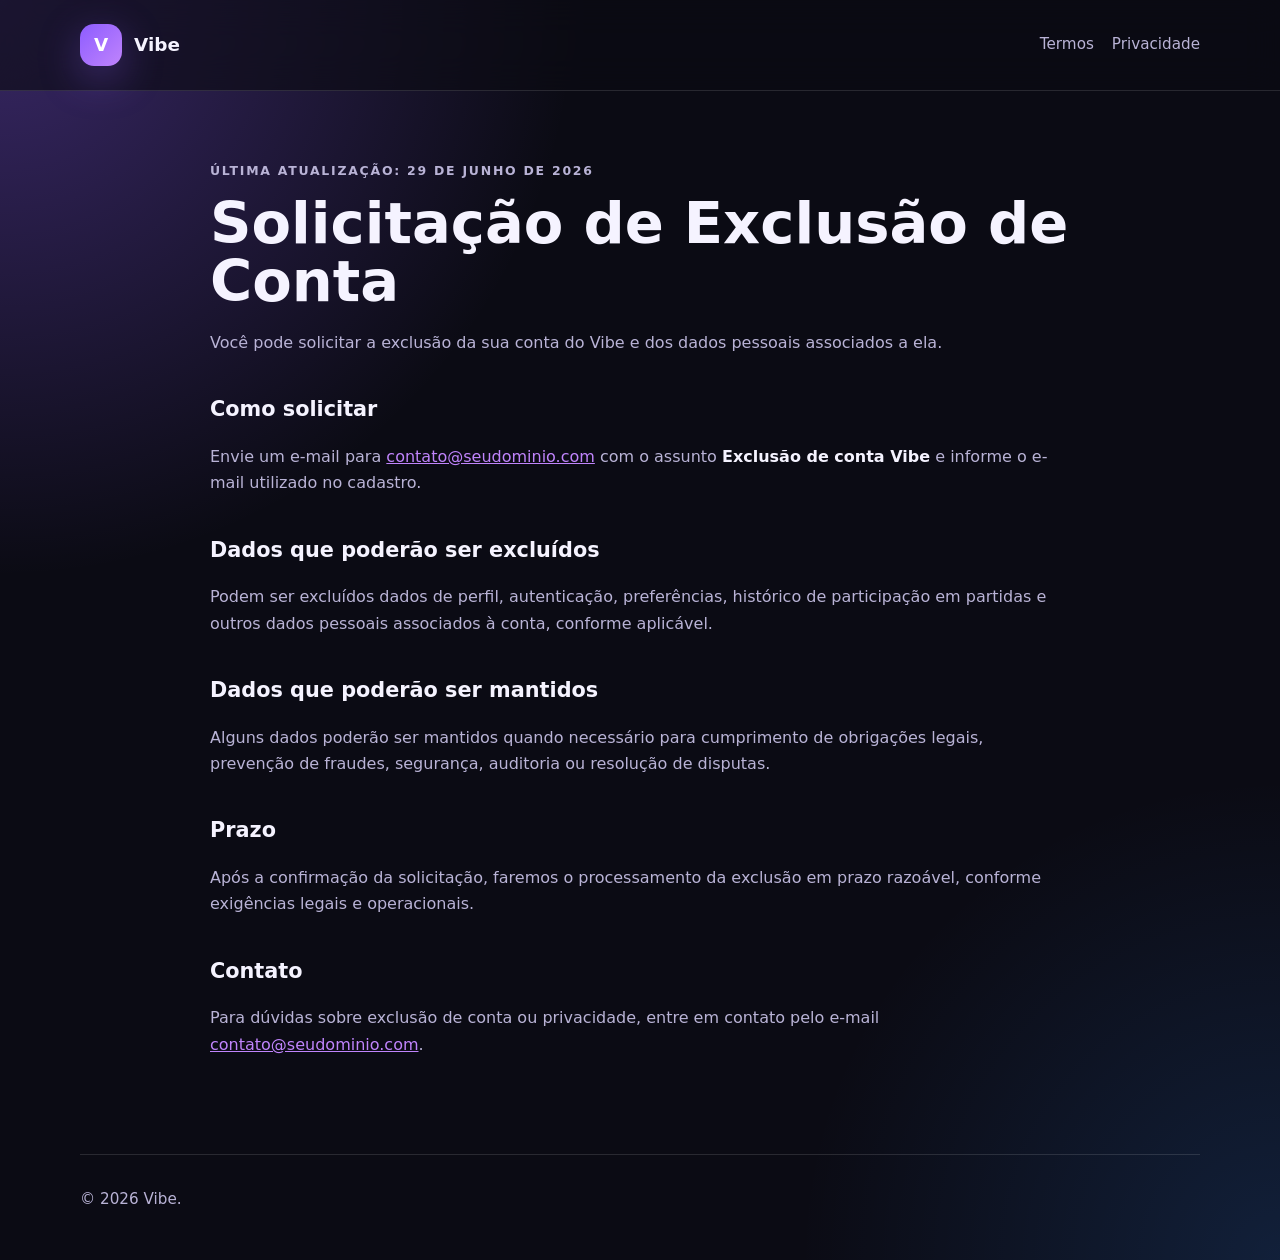
==== delete-account.html @ d7f46177 "initial commit" ====
<!DOCTYPE html>
<html lang="pt-BR">
<head>
  <meta charset="UTF-8" />
  <meta name="viewport" content="width=device-width, initial-scale=1.0" />
  <title>Exclusão de Conta — Vibe</title>
  <link rel="stylesheet" href="styles.css" />
</head>
<body>
  <header class="page-header">
    <nav class="nav">
      <a class="brand" href="index.html"><div class="logo">V</div><span>Vibe</span></a>
      <div class="nav-links"><a href="terms.html">Termos</a><a href="privacy.html">Privacidade</a></div>
    </nav>
  </header>

  <main class="container legal">
    <p class="eyebrow">Última atualização: 29 de junho de 2026</p>
    <h1>Solicitação de Exclusão de Conta</h1>

    <p>Você pode solicitar a exclusão da sua conta do Vibe e dos dados pessoais associados a ela.</p>

    <h2>Como solicitar</h2>
    <p>Envie um e-mail para <a href="mailto:contato@seudominio.com">contato@seudominio.com</a> com o assunto <strong>Exclusão de conta Vibe</strong> e informe o e-mail utilizado no cadastro.</p>

    <h2>Dados que poderão ser excluídos</h2>
    <p>Podem ser excluídos dados de perfil, autenticação, preferências, histórico de participação em partidas e outros dados pessoais associados à conta, conforme aplicável.</p>

    <h2>Dados que poderão ser mantidos</h2>
    <p>Alguns dados poderão ser mantidos quando necessário para cumprimento de obrigações legais, prevenção de fraudes, segurança, auditoria ou resolução de disputas.</p>

    <h2>Prazo</h2>
    <p>Após a confirmação da solicitação, faremos o processamento da exclusão em prazo razoável, conforme exigências legais e operacionais.</p>

    <h2>Contato</h2>
    <p>Para dúvidas sobre exclusão de conta ou privacidade, entre em contato pelo e-mail <a href="mailto:contato@seudominio.com">contato@seudominio.com</a>.</p>
  </main>

  <footer class="footer"><p>© <span id="year"></span> Vibe.</p></footer>
  <script>document.getElementById('year').textContent = new Date().getFullYear();</script>
</body>
</html>
---- styles.css ----
:root {
  --bg: #0b0b14;
  --surface: #141426;
  --surface-2: #1d1d34;
  --text: #f5f3ff;
  --muted: #b9b3d6;
  --primary: #8d5cff;
  --primary-2: #c084fc;
  --border: rgba(255, 255, 255, 0.12);
}

* { box-sizing: border-box; }

body {
  margin: 0;
  font-family: Inter, ui-sans-serif, system-ui, -apple-system, BlinkMacSystemFont, "Segoe UI", sans-serif;
  color: var(--text);
  background:
    radial-gradient(circle at top left, rgba(141, 92, 255, 0.35), transparent 36rem),
    radial-gradient(circle at bottom right, rgba(52, 141, 255, 0.16), transparent 30rem),
    var(--bg);
  line-height: 1.65;
}

a { color: inherit; }

.nav {
  width: min(1120px, calc(100% - 32px));
  margin: 0 auto;
  display: flex;
  justify-content: space-between;
  align-items: center;
  padding: 24px 0;
  gap: 20px;
}

.brand {
  display: inline-flex;
  align-items: center;
  gap: 12px;
  font-weight: 800;
  font-size: 1.15rem;
  text-decoration: none;
}

.logo {
  width: 42px;
  height: 42px;
  display: grid;
  place-items: center;
  border-radius: 14px;
  background: linear-gradient(135deg, var(--primary), var(--primary-2));
  color: white;
  box-shadow: 0 12px 40px rgba(141, 92, 255, 0.35);
}

.nav-links {
  display: flex;
  align-items: center;
  gap: 18px;
  color: var(--muted);
  font-size: 0.95rem;
}

.nav-links a {
  text-decoration: none;
}

.nav-links a:hover {
  color: var(--text);
}

.hero {
  min-height: 480px;
  border-bottom: 1px solid var(--border);
}

.hero-content {
  width: min(900px, calc(100% - 32px));
  margin: 0 auto;
  padding: 80px 0 120px;
  text-align: center;
}

.eyebrow {
  color: var(--primary-2);
  text-transform: uppercase;
  letter-spacing: 0.14em;
  font-size: 0.78rem;
  font-weight: 800;
}

h1 {
  font-size: clamp(2.3rem, 7vw, 5.3rem);
  line-height: 1.02;
  margin: 12px 0 18px;
}

.subtitle {
  max-width: 720px;
  margin: 0 auto;
  color: var(--muted);
  font-size: 1.15rem;
}

.container {
  width: min(1120px, calc(100% - 32px));
  margin: 0 auto;
}

.cards {
  display: grid;
  grid-template-columns: repeat(3, 1fr);
  gap: 18px;
  padding: 56px 0;
}

.card {
  display: block;
  padding: 28px;
  border: 1px solid var(--border);
  border-radius: 28px;
  background: rgba(20, 20, 38, 0.8);
  text-decoration: none;
  transition: transform 0.2s ease, border-color 0.2s ease, background 0.2s ease;
}

.card:hover {
  transform: translateY(-4px);
  border-color: rgba(192, 132, 252, 0.55);
  background: rgba(29, 29, 52, 0.95);
}

.icon {
  font-size: 2rem;
}

.card h2 {
  margin: 18px 0 8px;
  font-size: 1.35rem;
}

.card p {
  margin: 0;
  color: var(--muted);
}

.page-header {
  border-bottom: 1px solid var(--border);
  background: rgba(11, 11, 20, 0.64);
  backdrop-filter: blur(18px);
}

.legal {
  max-width: 860px;
  padding: 58px 0 80px;
}

.legal h1 {
  font-size: clamp(2rem, 5vw, 3.6rem);
}

.legal h2 {
  margin-top: 36px;
  font-size: 1.3rem;
}

.legal p {
  color: var(--muted);
}

.legal strong {
  color: var(--text);
}

.legal a {
  color: var(--primary-2);
}

.footer {
  width: min(1120px, calc(100% - 32px));
  margin: 0 auto;
  padding: 32px 0 48px;
  border-top: 1px solid var(--border);
  color: var(--muted);
  font-size: 0.95rem;
  display: flex;
  justify-content: space-between;
  gap: 16px;
}

.footer p { margin: 0; }
.footer a { color: var(--primary-2); }

@media (max-width: 820px) {
  .nav { align-items: flex-start; flex-direction: column; }
  .nav-links { flex-wrap: wrap; gap: 12px; }
  .hero-content { padding: 56px 0 80px; text-align: left; }
  .cards { grid-template-columns: 1fr; }
  .footer { flex-direction: column; }
}
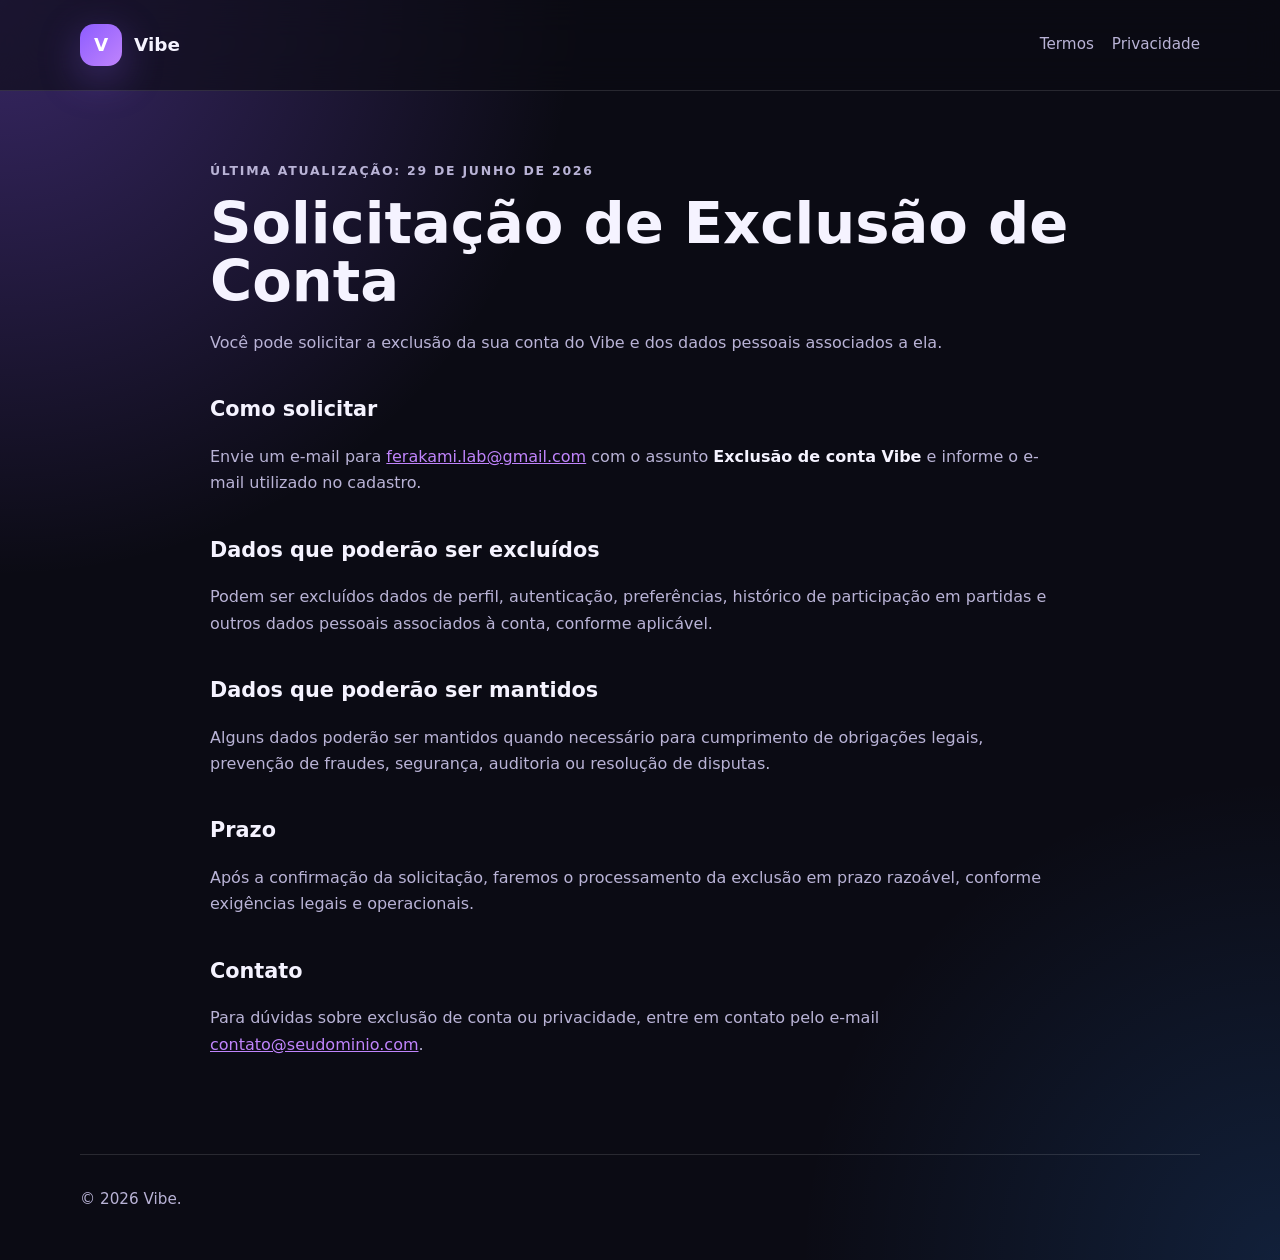
==== commit 6600a4c3: "Update email address for account deletion requests" ====
--- a/delete-account.html
+++ b/delete-account.html
@@ -21,7 +21,7 @@
     <p>Você pode solicitar a exclusão da sua conta do Vibe e dos dados pessoais associados a ela.</p>
 
     <h2>Como solicitar</h2>
-    <p>Envie um e-mail para <a href="mailto:contato@seudominio.com">contato@seudominio.com</a> com o assunto <strong>Exclusão de conta Vibe</strong> e informe o e-mail utilizado no cadastro.</p>
+    <p>Envie um e-mail para <a href="mailto:ferakami.lab@gmail.com">ferakami.lab@gmail.com</a> com o assunto <strong>Exclusão de conta Vibe</strong> e informe o e-mail utilizado no cadastro.</p>
 
     <h2>Dados que poderão ser excluídos</h2>
     <p>Podem ser excluídos dados de perfil, autenticação, preferências, histórico de participação em partidas e outros dados pessoais associados à conta, conforme aplicável.</p>
@@ -33,7 +33,7 @@
     <p>Após a confirmação da solicitação, faremos o processamento da exclusão em prazo razoável, conforme exigências legais e operacionais.</p>
 
     <h2>Contato</h2>
-    <p>Para dúvidas sobre exclusão de conta ou privacidade, entre em contato pelo e-mail <a href="mailto:contato@seudominio.com">contato@seudominio.com</a>.</p>
+    <p>Para dúvidas sobre exclusão de conta ou privacidade, entre em contato pelo e-mail <a href="mailto:ferakami.lab@gmail.com">contato@seudominio.com</a>.</p>
   </main>
 
   <footer class="footer"><p>© <span id="year"></span> Vibe.</p></footer>
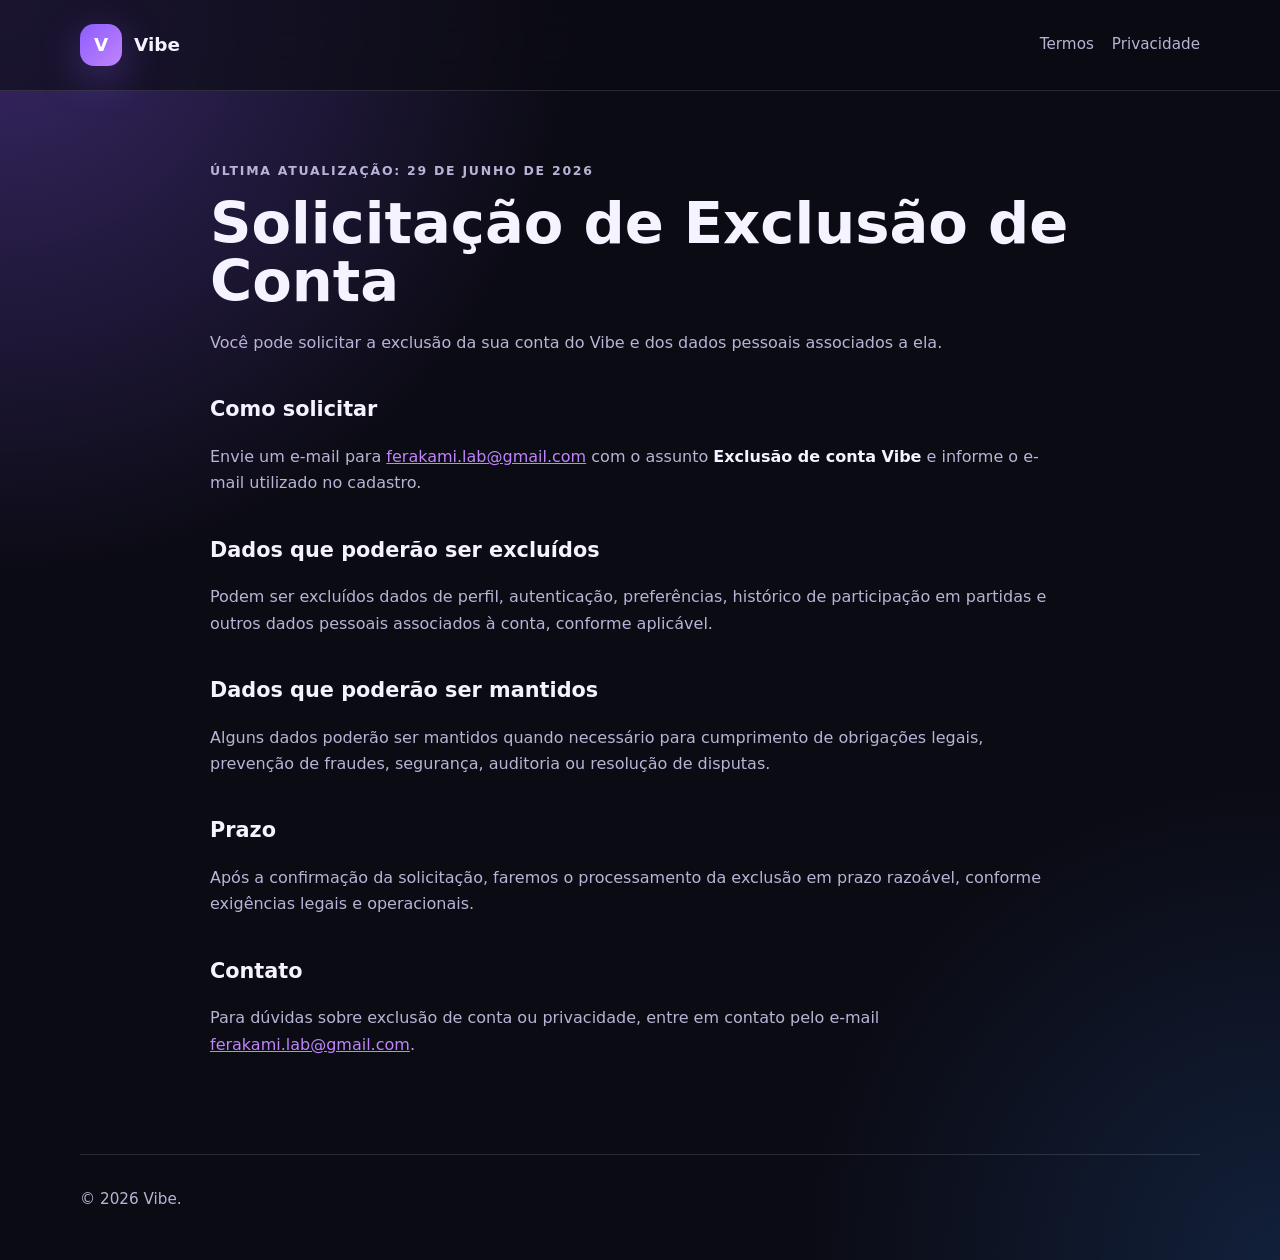
==== commit d0b83bd7: "Update contact email for account deletion inquiries" ====
--- a/delete-account.html
+++ b/delete-account.html
@@ -33,7 +33,7 @@
     <p>Após a confirmação da solicitação, faremos o processamento da exclusão em prazo razoável, conforme exigências legais e operacionais.</p>
 
     <h2>Contato</h2>
-    <p>Para dúvidas sobre exclusão de conta ou privacidade, entre em contato pelo e-mail <a href="mailto:ferakami.lab@gmail.com">contato@seudominio.com</a>.</p>
+    <p>Para dúvidas sobre exclusão de conta ou privacidade, entre em contato pelo e-mail <a href="mailto:ferakami.lab@gmail.com">ferakami.lab@gmail.com</a>.</p>
   </main>
 
   <footer class="footer"><p>© <span id="year"></span> Vibe.</p></footer>
